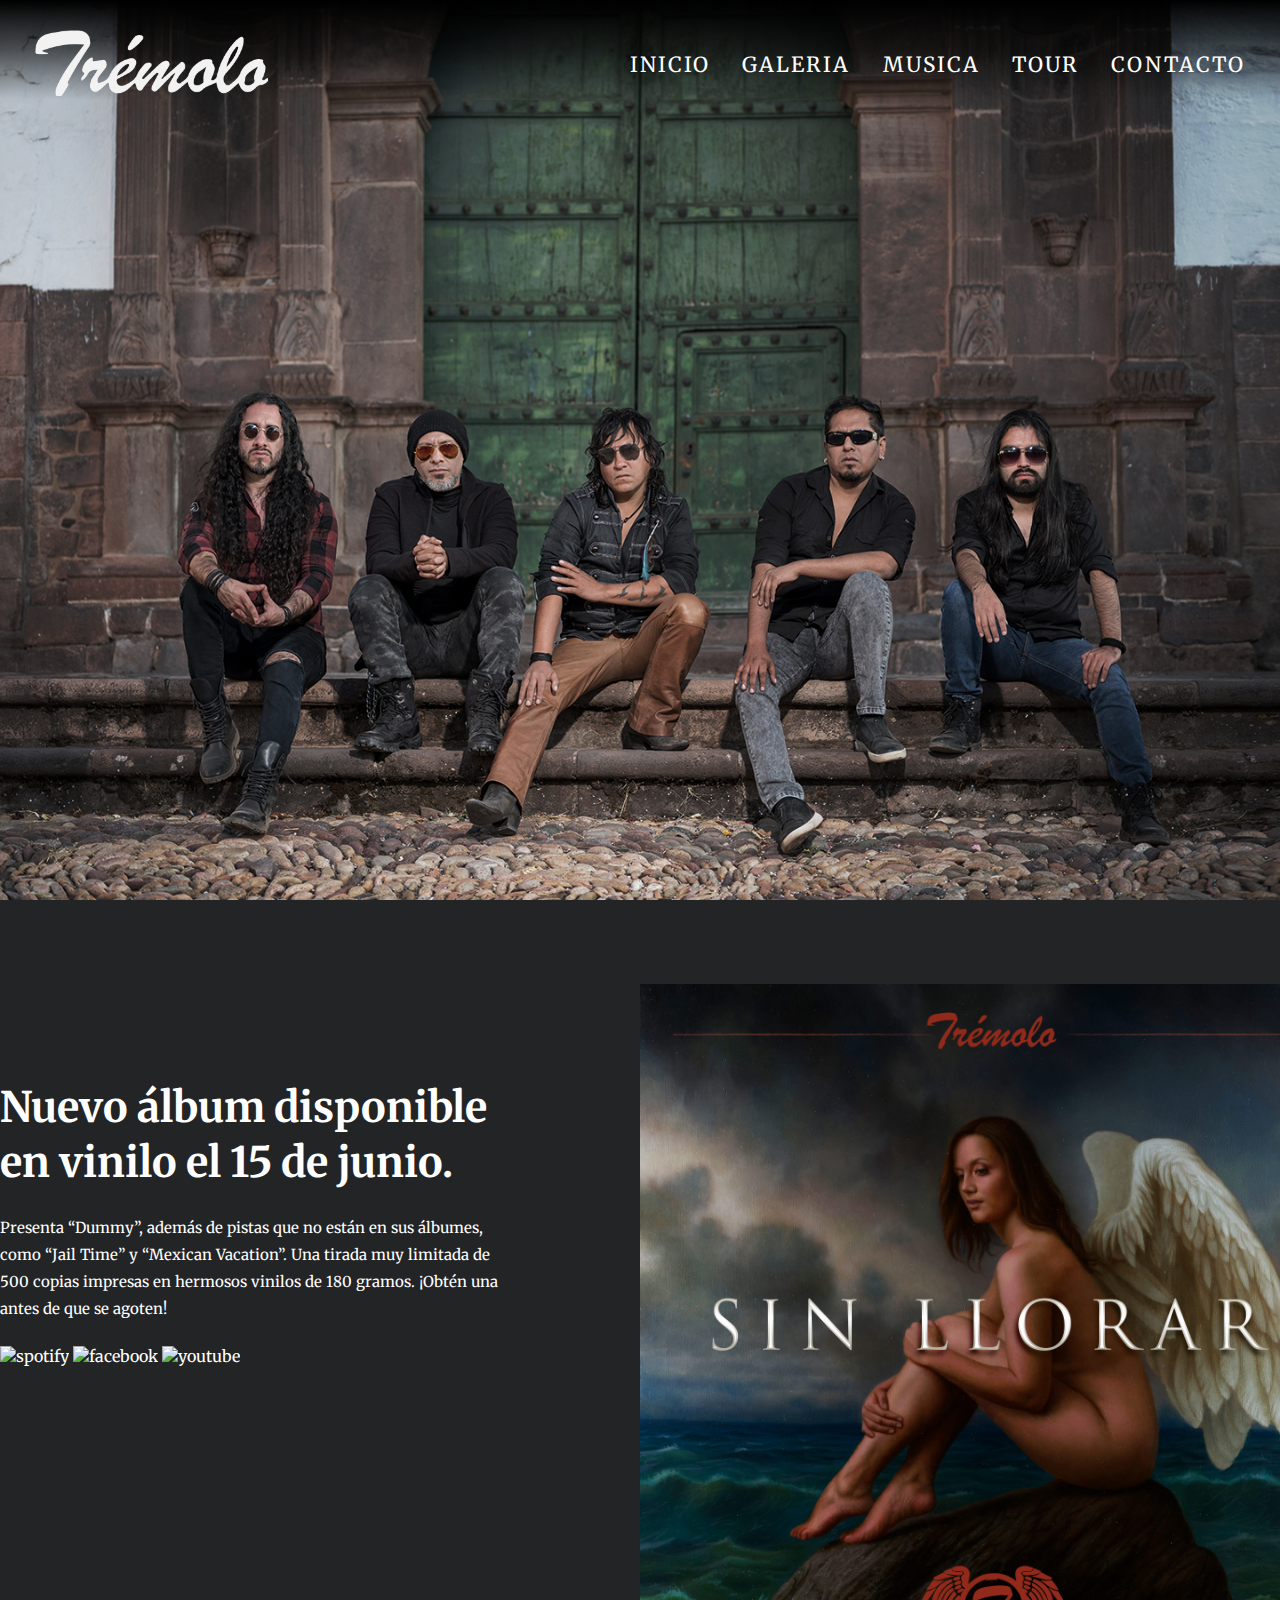
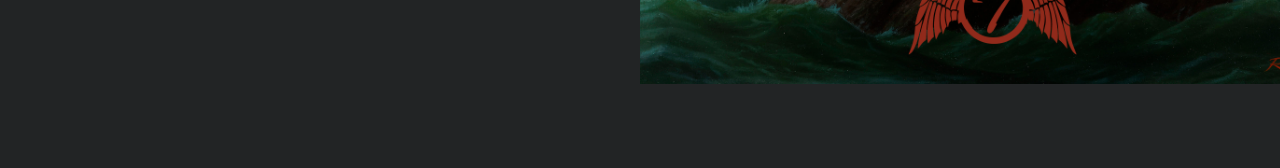
==== index.html @ 5f26192f "pagina de inicio html y css falta footer y responsibilidad" ====
<!DOCTYPE html>
<html lang="en">
  <head>
    <meta charset="UTF-8" />
    <meta http-equiv="X-UA-Compatible" content="IE=edge" />
    <meta name="viewport" content="width=device-width, initial-scale=1.0" />
    <title>TREMOLO</title>
    <link rel="preconnect" href="https://fonts.googleapis.com" />
    <link rel="preconnect" href="https://fonts.gstatic.com" crossorigin />
    <link
      href="https://fonts.googleapis.com/css2?family=Merriweather:ital,wght@0,300;0,400;0,700;0,900;1,400&display=swap"
      rel="stylesheet"
    />
    <link rel="stylesheet" href="./styles/styles.css" />
  </head>
  <body>
    <header class="tre__header">
      <div class="tre__header--content">
        <div class="logo">
          <img src="./images/LOGO_V1_logotipo.png" alt="tremolologo" />
        </div>
        <nav class="tre__nav">
          <ul>
            <li><a href="">inicio</a></li>
            <li><a href="">galeria</a></li>
            <li><a href="">Musica</a></li>
            <li><a href="">Tour</a></li>
            <li><a href="">Contacto</a></li>
          </ul>
        </nav>
      </div>
    </header>
    <main class="tre__ini">
      <section class="tre__ini--hero">
        <img src="./images/frontal.jpg" alt="" />
      </section>
      <section class="tre__ini--album">
        <div class="album__content">
          <div class="album__content--left">
            <div class="album__content--left--centered">
              <h2>Nuevo álbum disponible en vinilo el 15 de junio.</h2>
              <p>
                Presenta “Dummy”, además de pistas que no están en sus álbumes,
                como “Jail Time” y “Mexican Vacation”. Una tirada muy limitada
                de 500 copias impresas en hermosos vinilos de 180 gramos. ¡Obtén
                una antes de que se agoten!
              </p>
              <div class="socialnetwork">
                <div class="socialnetwork__content">
                  <img src="" alt="spotify" />
                  <img src="" alt="facebook" />
                  <img src="" alt="youtube" />
                </div>
              </div>
            </div>
          </div>
          <div class="album__content--right">
            <div class="album__content--right--image">
              <img src="./images/Tremolo-PORTADA.jpg" alt="album" />
            </div>
          </div>
        </div>
      </section>
    </main>
    <footer class="tre__footer">
      <div class="tre__footer--container">
        <div class="tre__footer--logo">
          <img src="" alt="logo" />
        </div>
        <div class="tre__footer--socialnetwork">
          <div class="tre__footer--socialnetwork--container">
            <img src="" alt="spotify" />
            <img src="" alt="facebook" />
            <img src="" alt="youtube" />
          </div>
        </div>
      </div>
    </footer>
  </body>
</html>
---- styles/styles.css ----
* {
  margin: 0;
  padding: 0;
  box-sizing: border-box;
}

body {
  background-color: #111;
  font-family: "Merriweather", serif;
  color: #fff;
  position: relative;
}

.tre__header {
  position: absolute;
  background: #111;
  background: linear-gradient(180deg, rgb(0, 0, 0) 0%, rgba(0, 0, 0, 0.5760679272) 50%, rgba(0, 0, 0, 0) 100%);
  width: 100vw;
  height: auto;
  padding: 30px 35px 0px 35px;
  z-index: 10;
}
.tre__header--content {
  display: flex;
  justify-content: space-between;
  align-items: center;
}
.tre__header--content .logo img {
  width: 233px;
}
.tre__header--content .tre__nav {
  text-transform: uppercase;
}
.tre__header--content .tre__nav ul {
  display: flex;
  justify-content: flex-end;
  gap: 2rem;
}
.tre__header--content .tre__nav ul li {
  list-style: none;
}
.tre__header--content .tre__nav ul li a {
  color: #fff;
  text-decoration: none;
  letter-spacing: 0.1em;
  font-size: 1.3em;
}
.tre__header--content .tre__nav ul li a:hover {
  color: red;
}
.tre__ini {
  position: absolute;
  background-color: #222425;
  display: flex;
  flex-direction: column;
}
.tre__ini--hero img {
  width: 100vw;
  height: 100vh;
  object-fit: cover;
  object-position: bottom;
}
.tre__ini--album {
  display: flex;
  justify-content: center;
  background-color: #222425;
}
.tre__ini--album .album__content {
  display: flex;
  flex-direction: row;
  max-width: 1400px;
  width: 100%;
  justify-content: space-between;
  padding: 5rem 0;
  gap: 8rem;
}
.tre__ini--album .album__content--left {
  width: 50%;
  display: flex;
  justify-content: center;
  align-items: flex-start;
  padding: 6rem 0;
}
.tre__ini--album .album__content--left--centered {
  display: flex;
  flex-direction: column;
  gap: 1.5rem;
}
.tre__ini--album .album__content--left--centered h2 {
  font-size: 42px;
  font-weight: 700;
  font-style: normal;
  color: #fff;
  line-height: 55px;
}
.tre__ini--album .album__content--left--centered p {
  font-size: 15px;
  font-weight: 400;
  font-style: normal;
  color: #fff;
  line-height: 27px;
}
.tre__ini--album .album__content--right {
  width: 50%;
}
.tre__ini--album .album__content--right--image img {
  width: 700px;
}

/*# sourceMappingURL=styles.css.map */
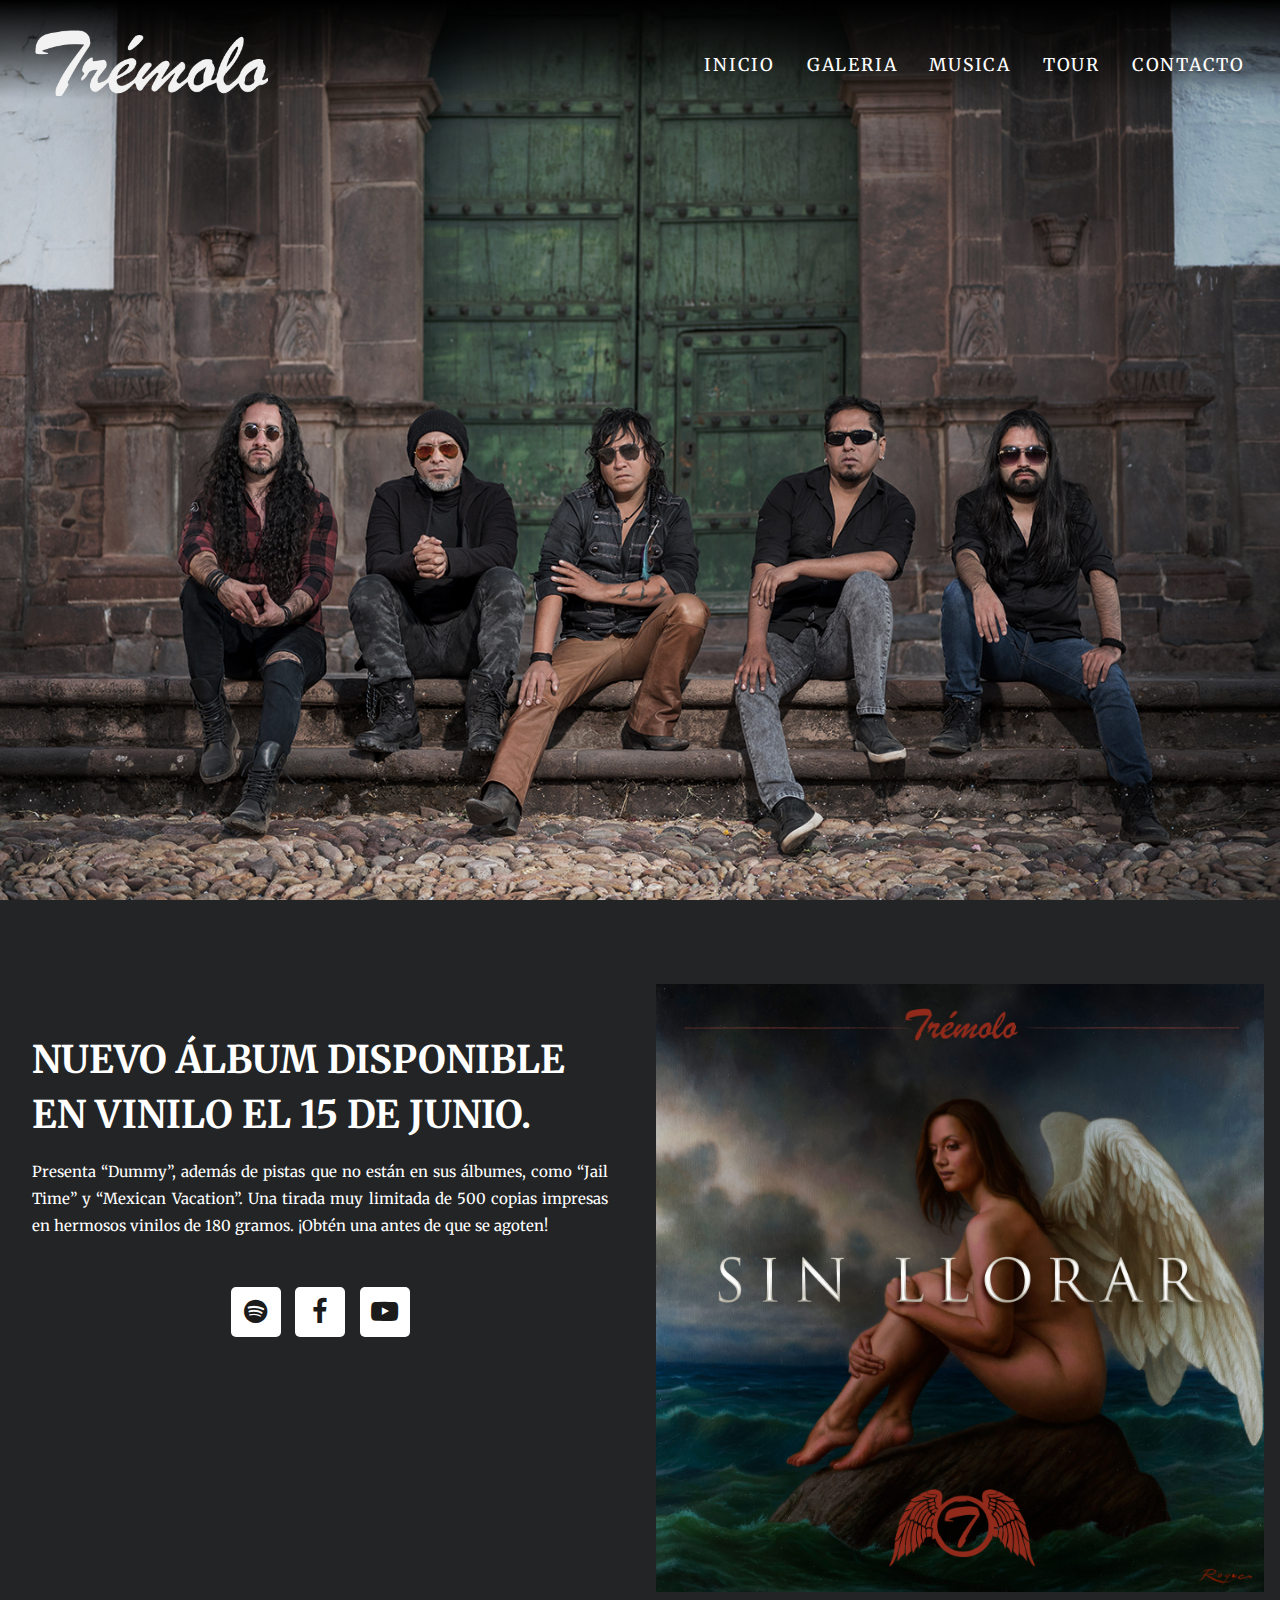
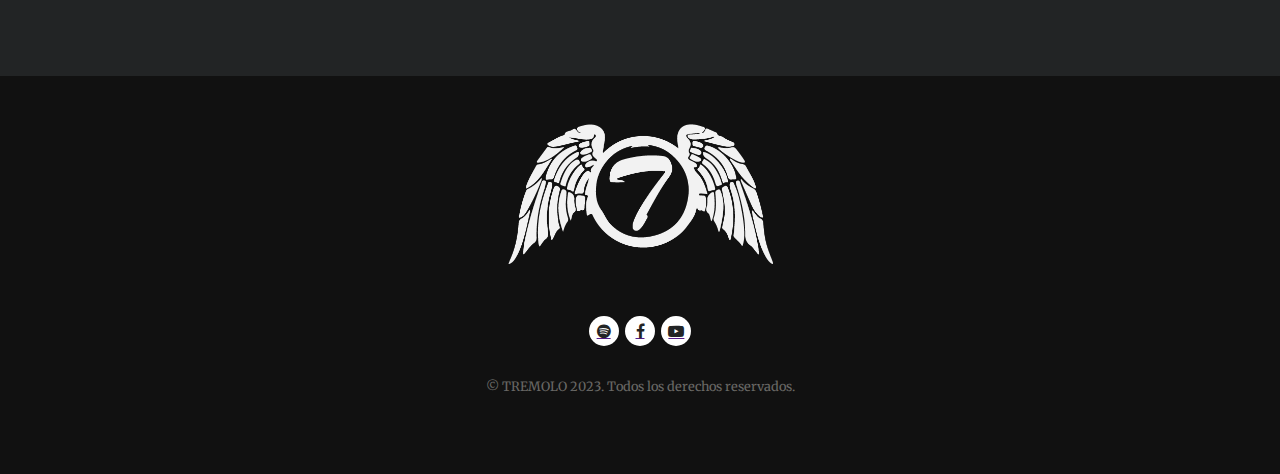
==== commit 0cec7580: "Agregado imagen logo, estilos footer, responsividad en primera page" ====
--- a/index.html
+++ b/index.html
@@ -8,73 +8,113 @@
     <link rel="preconnect" href="https://fonts.googleapis.com" />
     <link rel="preconnect" href="https://fonts.gstatic.com" crossorigin />
     <link
+      rel="stylesheet"
+      href="https://cdnjs.cloudflare.com/ajax/libs/font-awesome/4.7.0/css/font-awesome.min.css"
+    />
+
+    <link
       href="https://fonts.googleapis.com/css2?family=Merriweather:ital,wght@0,300;0,400;0,700;0,900;1,400&display=swap"
       rel="stylesheet"
     />
     <link rel="stylesheet" href="./styles/styles.css" />
   </head>
   <body>
-    <header class="tre__header">
-      <div class="tre__header--content">
-        <div class="logo">
-          <img src="./images/LOGO_V1_logotipo.png" alt="tremolologo" />
+    <div class="container">
+      <header class="tre__header">
+        <div class="tre__header--content">
+          <div class="logo">
+            <img src="./images/LOGO_V1_logotipo.png" alt="tremolologo" />
+          </div>
+          <nav class="tre__nav">
+            <ul>
+              <li><a href="">inicio</a></li>
+              <li><a href="">galeria</a></li>
+              <li><a href="">Musica</a></li>
+              <li><a href="">Tour</a></li>
+              <li><a href="">Contacto</a></li>
+            </ul>
+          </nav>
         </div>
-        <nav class="tre__nav">
-          <ul>
-            <li><a href="">inicio</a></li>
-            <li><a href="">galeria</a></li>
-            <li><a href="">Musica</a></li>
-            <li><a href="">Tour</a></li>
-            <li><a href="">Contacto</a></li>
-          </ul>
-        </nav>
-      </div>
-    </header>
-    <main class="tre__ini">
-      <section class="tre__ini--hero">
-        <img src="./images/frontal.jpg" alt="" />
-      </section>
-      <section class="tre__ini--album">
-        <div class="album__content">
-          <div class="album__content--left">
-            <div class="album__content--left--centered">
-              <h2>Nuevo álbum disponible en vinilo el 15 de junio.</h2>
-              <p>
-                Presenta “Dummy”, además de pistas que no están en sus álbumes,
-                como “Jail Time” y “Mexican Vacation”. Una tirada muy limitada
-                de 500 copias impresas en hermosos vinilos de 180 gramos. ¡Obtén
-                una antes de que se agoten!
-              </p>
-              <div class="socialnetwork">
-                <div class="socialnetwork__content">
-                  <img src="" alt="spotify" />
-                  <img src="" alt="facebook" />
-                  <img src="" alt="youtube" />
+      </header>
+      <main class="tre__ini">
+        <section class="tre__ini--hero">
+          <img src="./images/frontal.jpg" alt="" />
+        </section>
+        <section class="tre__ini--album">
+          <div class="album__content">
+            <div class="album__content--left">
+              <div class="album__content--left--centered">
+                <div class="description">
+                  <h2>Nuevo álbum disponible en vinilo el 15 de junio.</h2>
+                  <p>
+                    Presenta “Dummy”, además de pistas que no están en sus
+                    álbumes, como “Jail Time” y “Mexican Vacation”. Una tirada
+                    muy limitada de 500 copias impresas en hermosos vinilos de
+                    180 gramos. ¡Obtén una antes de que se agoten!
+                  </p>
+                </div>
+                <div class="socialnetwork">
+                  <div class="socialnetwork__content">
+                    <ul>
+                      <li>
+                        <a href="">
+                          <i class="fa fa-spotify"></i>
+                        </a>
+                      </li>
+                      <li>
+                        <a href="">
+                          <i class="fa fa-facebook"></i>
+                        </a>
+                      </li>
+                      <li>
+                        <a href="">
+                          <i class="fa fa-youtube-play"></i>
+                        </a>
+                      </li>
+                    </ul>
+                  </div>
                 </div>
               </div>
             </div>
-          </div>
-          <div class="album__content--right">
-            <div class="album__content--right--image">
-              <img src="./images/Tremolo-PORTADA.jpg" alt="album" />
+            <div class="album__content--right">
+              <div class="album__content--right--image">
+                <img src="./images/Tremolo-PORTADA.jpg" alt="album" />
+              </div>
             </div>
           </div>
-        </div>
-      </section>
-    </main>
-    <footer class="tre__footer">
-      <div class="tre__footer--container">
-        <div class="tre__footer--logo">
-          <img src="" alt="logo" />
-        </div>
-        <div class="tre__footer--socialnetwork">
-          <div class="tre__footer--socialnetwork--container">
-            <img src="" alt="spotify" />
-            <img src="" alt="facebook" />
-            <img src="" alt="youtube" />
+        </section>
+      </main>
+      <footer class="tre__footer">
+        <div class="tre__footer--container">
+          <div class="tre__footer--logo">
+            <img src="./images/LOGO_V1_isotipo_web.png" alt="logo" />
+          </div>
+          <div class="tre__footer--socialnetwork">
+            <div class="tre__footer--socialnetwork--container">
+              <ul>
+                <li>
+                  <a href="">
+                    <i class="fa fa-spotify"></i>
+                  </a>
+                </li>
+                <li>
+                  <a href="">
+                    <i class="fa fa-facebook"></i>
+                  </a>
+                </li>
+                <li>
+                  <a href="">
+                    <i class="fa fa-youtube-play"></i>
+                  </a>
+                </li>
+              </ul>
+            </div>
+          </div>
+          <div class="tre__footer--copyright">
+            <p>© TREMOLO 2023. Todos los derechos reservados.</p>
           </div>
         </div>
-      </div>
-    </footer>
+      </footer>
+    </div>
   </body>
 </html>
--- a/styles/styles.css
+++ b/styles/styles.css
@@ -8,7 +8,18 @@
   background-color: #111;
   font-family: "Merriweather", serif;
   color: #fff;
+  width: 100%;
+  margin: 0;
+  padding: 0;
+  display: flex;
+  flex-direction: column;
+  overflow-x: hidden;
+}
+
+.container {
   position: relative;
+  display: flex;
+  flex-direction: column;
 }
 
 .tre__header {
@@ -27,6 +38,7 @@
 }
 .tre__header--content .logo img {
   width: 233px;
+  cursor: pointer;
 }
 .tre__header--content .tre__nav {
   text-transform: uppercase;
@@ -43,13 +55,13 @@
   color: #fff;
   text-decoration: none;
   letter-spacing: 0.1em;
-  font-size: 1.3em;
+  font-size: 1.1em;
+  transition: 0.2s ease all;
 }
 .tre__header--content .tre__nav ul li a:hover {
-  color: red;
+  color: #91291c;
 }
 .tre__ini {
-  position: absolute;
   background-color: #222425;
   display: flex;
   flex-direction: column;
@@ -71,7 +83,7 @@
   max-width: 1400px;
   width: 100%;
   justify-content: space-between;
-  padding: 5rem 0;
+  padding: 5rem 1rem;
   gap: 8rem;
 }
 .tre__ini--album .album__content--left {
@@ -79,32 +91,190 @@
   display: flex;
   justify-content: center;
   align-items: flex-start;
-  padding: 6rem 0;
+  padding: 6rem 1rem;
 }
 .tre__ini--album .album__content--left--centered {
   display: flex;
   flex-direction: column;
-  gap: 1.5rem;
-}
-.tre__ini--album .album__content--left--centered h2 {
+  gap: 3rem;
+}
+.tre__ini--album .album__content--left--centered .description {
+  display: flex;
+  flex-direction: column;
+  gap: 1rem;
+}
+.tre__ini--album .album__content--left--centered .description h2 {
   font-size: 42px;
   font-weight: 700;
   font-style: normal;
   color: #fff;
   line-height: 55px;
-}
-.tre__ini--album .album__content--left--centered p {
+  text-transform: uppercase;
+}
+.tre__ini--album .album__content--left--centered .description p {
   font-size: 15px;
   font-weight: 400;
   font-style: normal;
   color: #fff;
   line-height: 27px;
+  text-align: justify;
+}
+.tre__ini--album .album__content--left--centered .socialnetwork {
+  display: flex;
+  justify-content: center;
+  background-color: #222425;
+}
+.tre__ini--album .album__content--left--centered .socialnetwork__content ul {
+  display: flex;
+  flex-direction: row;
+  gap: 0.9rem;
+}
+.tre__ini--album .album__content--left--centered .socialnetwork__content ul li {
+  list-style: none;
+}
+.tre__ini--album .album__content--left--centered .socialnetwork__content ul li a {
+  font-size: 1.5rem;
+  text-decoration: none;
+}
+.tre__ini--album .album__content--left--centered .socialnetwork__content ul li a i {
+  color: rgb(27, 27, 27);
+  font-size: 1.7rem;
+  background-color: #fff;
+  width: 50px;
+  height: 50px;
+  display: flex;
+  justify-content: center;
+  align-items: center;
+  border-radius: 5px;
+  transition: 0.2s ease all;
+}
+.tre__ini--album .album__content--left--centered .socialnetwork__content ul li a i:hover {
+  background-color: rgb(175, 175, 175);
 }
 .tre__ini--album .album__content--right {
   width: 50%;
+  padding: 1rem;
 }
 .tre__ini--album .album__content--right--image img {
   width: 700px;
+  max-width: 100%;
+  object-fit: cover;
+}
+
+.tre__footer {
+  bottom: 0;
+  z-index: 30;
+  width: 100%;
+  height: auto;
+  background-color: #111;
+  display: flex;
+  justify-content: center;
+}
+.tre__footer--container {
+  max-width: 1400px;
+  width: 100%;
+  display: flex;
+  flex-direction: column;
+  align-items: center;
+  padding: 3rem 2rem 5rem 2rem;
+  gap: 2rem;
+}
+.tre__footer--logo img {
+  width: 265px;
+  margin-bottom: 1rem;
+}
+.tre__footer--socialnetwork--container {
+  display: flex;
+}
+.tre__footer--socialnetwork--container ul {
+  display: flex;
+  list-style: none;
+  gap: 0.4rem;
+}
+.tre__footer--socialnetwork--container ul li a i {
+  display: flex;
+  justify-content: center;
+  align-items: center;
+  border-radius: 50%;
+  width: 30px;
+  height: 30px;
+  background-color: #fff;
+  color: #222425;
+  transition: 0.3s ease all;
+}
+.tre__footer--socialnetwork--container ul li a i:hover {
+  background-color: rgb(175, 175, 175);
+}
+.tre__footer--copyright {
+  font-size: 0.8rem;
+  color: #696865;
+}
+
+@media screen and (min-width: 769px) and (max-width: 1399px) {
+  .tre__ini--album .album__content {
+    gap: 2rem;
+  }
+  .tre__ini--album .album__content--left {
+    padding: 3rem 1rem;
+  }
+  .tre__ini--album .album__content--left .description h2 {
+    font-size: 38px;
+  }
+  .tre__ini--album .album__content--right {
+    padding: unset;
+  }
+}
+@media screen and (min-width: 1150px) and (max-width: 1399px) {
+  .tre__ini--album .album__content {
+    gap: 2rem;
+  }
+  .tre__ini--album .album__content--left {
+    padding: 3rem 1rem;
+  }
+  .tre__ini--album .album__content--left .description h2 {
+    font-size: 38px;
+  }
+  .tre__ini--album .album__content--right {
+    padding: unset;
+  }
+}
+@media screen and (max-width: 768px) {
+  .tre__header--content .logo img {
+    width: 133px;
+  }
+  .tre__header--content .tre__nav ul {
+    gap: 1rem;
+  }
+  .tre__ini--album .album__content {
+    flex-direction: column-reverse;
+    gap: 1rem;
+  }
+  .tre__ini--album .album__content--left {
+    width: 100%;
+    padding: 1rem;
+  }
+  .tre__ini--album .album__content--left--centered {
+    gap: 5rem;
+  }
+  .tre__ini--album .album__content--left--centered .description {
+    gap: 2rem;
+  }
+  .tre__ini--album .album__content--left--centered .description h2 {
+    text-transform: uppercase;
+    text-align: center;
+  }
+  .tre__ini--album .album__content--left--centered .socialnetwork__content ul li a i {
+    font-size: 2rem;
+    width: 60px;
+    height: 60px;
+  }
+  .tre__ini--album .album__content--right {
+    width: 100%;
+  }
+  .tre__ini--album .album__content--right img {
+    width: 100%;
+    max-width: unset;
+  }
 }
 
 /*# sourceMappingURL=styles.css.map */
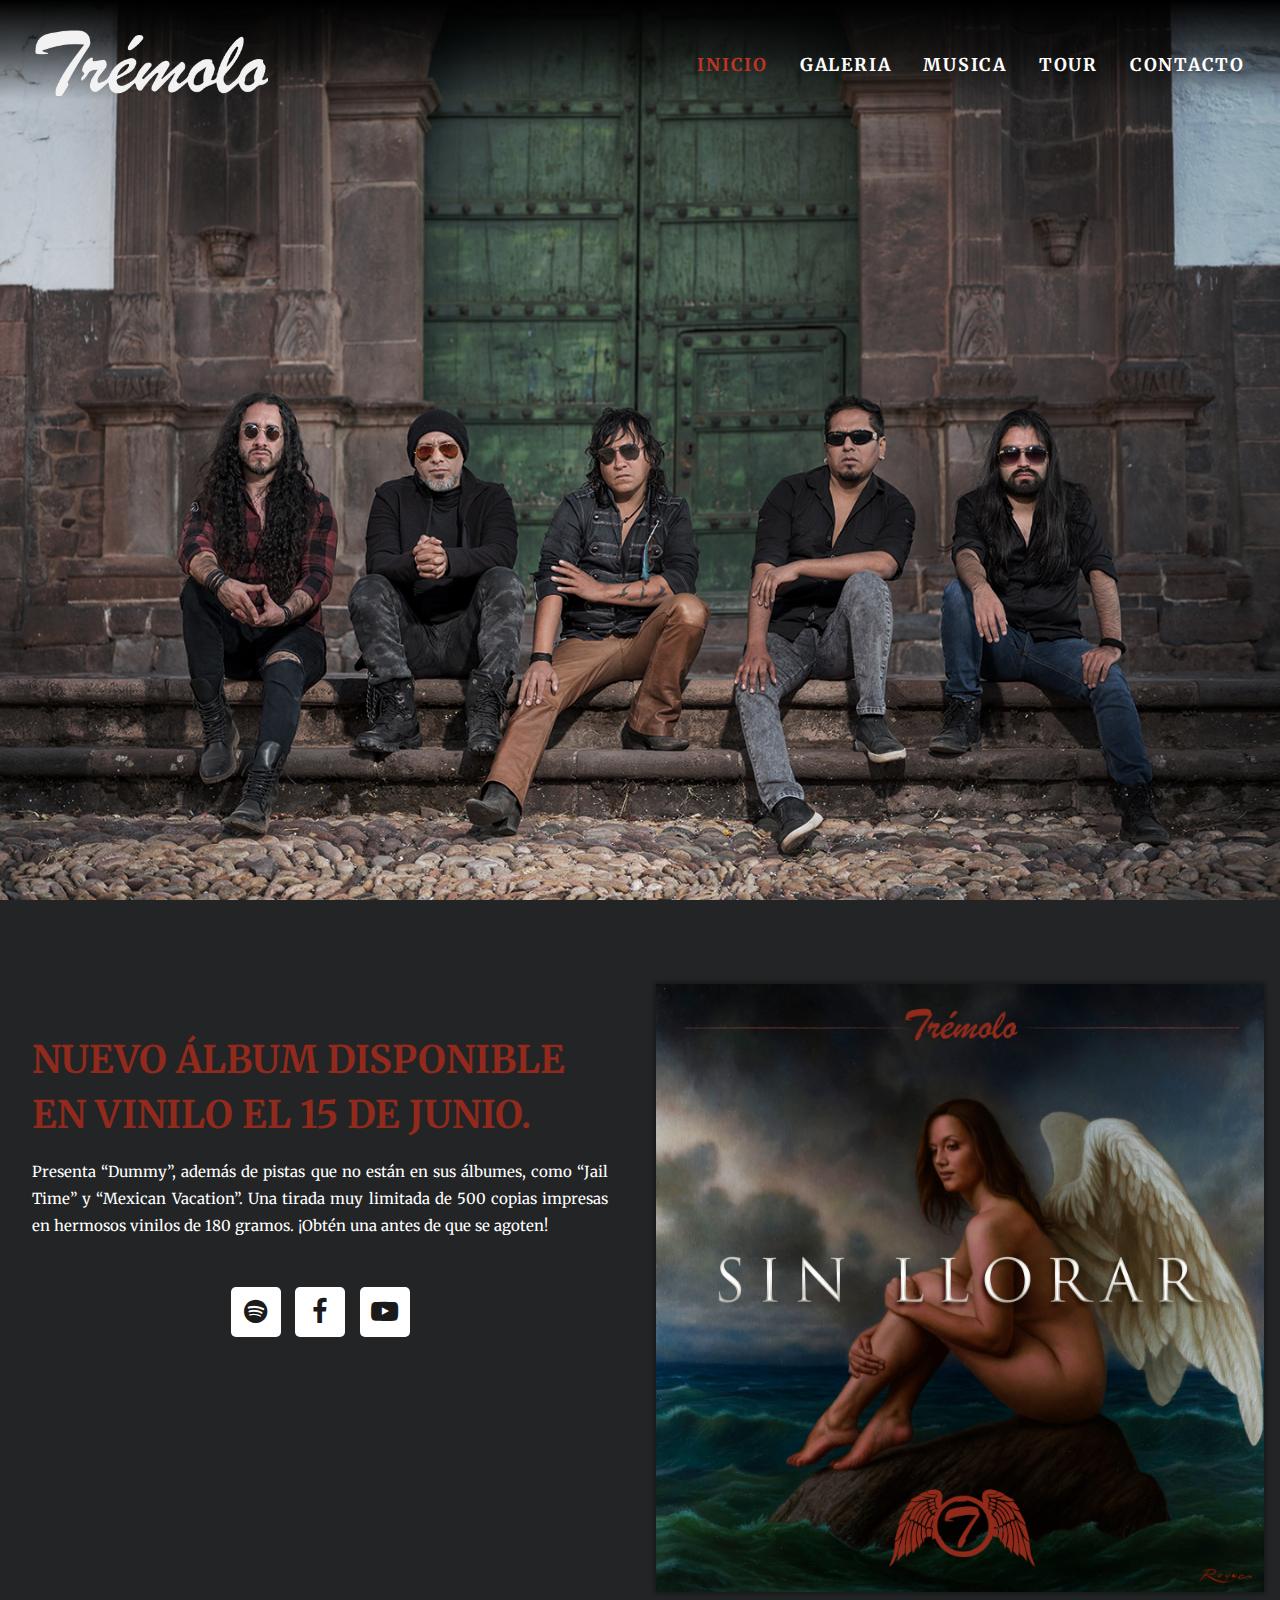
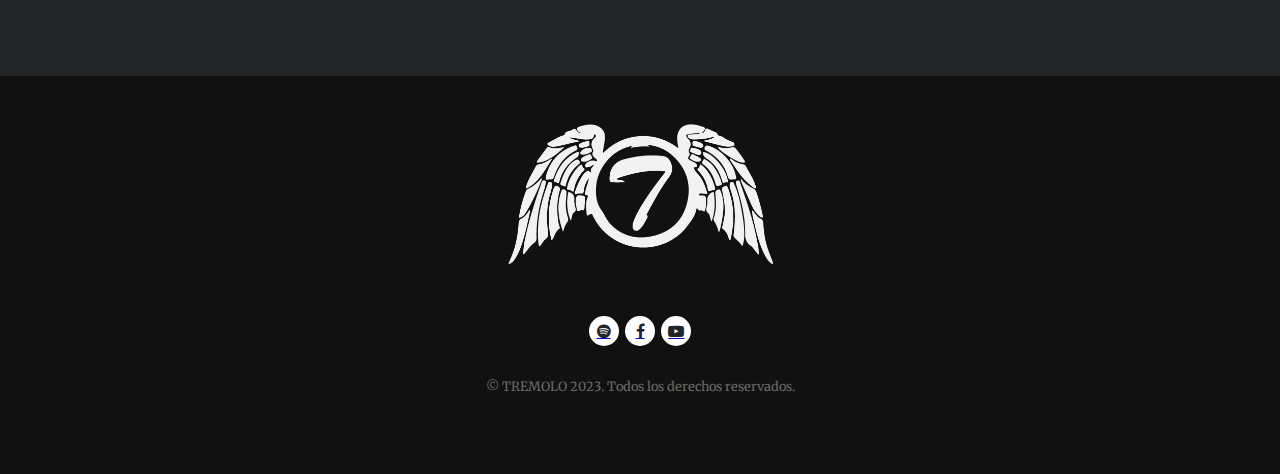
==== commit 39b53550: "Agregado cambios y funciones de la botonera" ====
--- a/index.html
+++ b/index.html
@@ -22,16 +22,26 @@
     <div class="container">
       <header class="tre__header">
         <div class="tre__header--content">
+          <div class="tre__header--burguer" id="menu">
+            <a href="">
+              <i class="fa fa-bars"></i>
+            </a>
+          </div>
+          <div class="tre__header--close" id="close">
+            <a href="">
+              <i class="fa fa-times"></i>
+            </a>
+          </div>
           <div class="logo">
             <img src="./images/LOGO_V1_logotipo.png" alt="tremolologo" />
           </div>
-          <nav class="tre__nav">
+          <nav class="tre__nav" id="nav">
             <ul>
-              <li><a href="">inicio</a></li>
+              <li><a href="" class="selected">inicio</a></li>
               <li><a href="">galeria</a></li>
-              <li><a href="">Musica</a></li>
-              <li><a href="">Tour</a></li>
-              <li><a href="">Contacto</a></li>
+              <li><a href="./musica.html">Musica</a></li>
+              <li><a href="./tour.html">Tour</a></li>
+              <li><a href="./contacto.html">Contacto</a></li>
             </ul>
           </nav>
         </div>
@@ -57,17 +67,26 @@
                   <div class="socialnetwork__content">
                     <ul>
                       <li>
-                        <a href="">
+                        <a
+                          href="https://open.spotify.com/artist/3Dx9L4AYIriFXKLRBP0QTr"
+                          target="_blank"
+                        >
                           <i class="fa fa-spotify"></i>
                         </a>
                       </li>
                       <li>
-                        <a href="">
+                        <a
+                          href="https://www.facebook.com/TremoloOficial"
+                          target="_blank"
+                        >
                           <i class="fa fa-facebook"></i>
                         </a>
                       </li>
                       <li>
-                        <a href="">
+                        <a
+                          href="https://www.youtube.com/watch?v=yUu-MnK6K9s"
+                          target="_blank"
+                        >
                           <i class="fa fa-youtube-play"></i>
                         </a>
                       </li>
@@ -93,17 +112,26 @@
             <div class="tre__footer--socialnetwork--container">
               <ul>
                 <li>
-                  <a href="">
+                  <a
+                    href="https://open.spotify.com/artist/3Dx9L4AYIriFXKLRBP0QTr"
+                    target="_blank"
+                  >
                     <i class="fa fa-spotify"></i>
                   </a>
                 </li>
                 <li>
-                  <a href="">
+                  <a
+                    href="https://www.facebook.com/TremoloOficial"
+                    target="_blank"
+                  >
                     <i class="fa fa-facebook"></i>
                   </a>
                 </li>
                 <li>
-                  <a href="">
+                  <a
+                    href="https://www.youtube.com/watch?v=yUu-MnK6K9s"
+                    target="_blank"
+                  >
                     <i class="fa fa-youtube-play"></i>
                   </a>
                 </li>
@@ -117,4 +145,5 @@
       </footer>
     </div>
   </body>
+  <script src="./js/script.js"></script>
 </html>
--- a/styles/styles.css
+++ b/styles/styles.css
@@ -36,6 +36,15 @@
   justify-content: space-between;
   align-items: center;
 }
+.tre__header--content .tre__header--burguer {
+  display: none;
+}
+.tre__header--content .tre__header--close {
+  display: none;
+}
+.tre__header--content .logo {
+  z-index: 200;
+}
 .tre__header--content .logo img {
   width: 233px;
   cursor: pointer;
@@ -53,13 +62,24 @@
 }
 .tre__header--content .tre__nav ul li a {
   color: #fff;
+  font-weight: bolder;
   text-decoration: none;
   letter-spacing: 0.1em;
   font-size: 1.1em;
-  transition: 0.2s ease all;
+  transition: 0s ease all;
 }
 .tre__header--content .tre__nav ul li a:hover {
-  color: #91291c;
+  color: #be3524;
+  font-weight: bolder;
+}
+.tre__header--content .tre__nav ul li a:active {
+  color: #be3524;
+}
+.tre__header--content .tre__nav ul li a.selected {
+  color: #be3524;
+}
+.tre__header--close {
+  display: none;
 }
 .tre__ini {
   background-color: #222425;
@@ -107,7 +127,7 @@
   font-size: 42px;
   font-weight: 700;
   font-style: normal;
-  color: #fff;
+  color: #91291c;
   line-height: 55px;
   text-transform: uppercase;
 }
@@ -149,7 +169,7 @@
   transition: 0.2s ease all;
 }
 .tre__ini--album .album__content--left--centered .socialnetwork__content ul li a i:hover {
-  background-color: rgb(175, 175, 175);
+  background-color: #91291c;
 }
 .tre__ini--album .album__content--right {
   width: 50%;
@@ -159,6 +179,7 @@
   width: 700px;
   max-width: 100%;
   object-fit: cover;
+  box-shadow: 0px 0px 4px 2px rgba(0, 0, 0, 0.3);
 }
 
 .tre__footer {
@@ -210,7 +231,153 @@
   color: #696865;
 }
 
-@media screen and (min-width: 769px) and (max-width: 1399px) {
+.tre__music {
+  display: flex;
+  justify-content: center;
+  padding: 12rem 0rem 3rem 0rem;
+}
+.tre__music--container {
+  display: flex;
+  flex-direction: column;
+  gap: 4rem;
+  padding: 0px 2rem;
+  max-width: 1400px;
+  width: 100%;
+}
+.tre__music--title h2 {
+  font-size: 42px;
+  text-transform: uppercase;
+  text-align: center;
+  color: #be3524;
+}
+.tre__music--albums {
+  display: flex;
+  flex-direction: column;
+  gap: 4rem;
+  width: 100%;
+}
+.tre__music--albums--items img {
+  max-width: 100%;
+  width: 100%;
+}
+
+.tre__tour {
+  display: flex;
+  justify-content: center;
+  padding: 12rem 0rem 3rem 0rem;
+}
+.tre__tour--container {
+  display: flex;
+  flex-direction: column;
+  gap: 4rem;
+  padding: 0px 2rem;
+  max-width: 1400px;
+  width: 100%;
+}
+.tre__tour--title h2 {
+  font-size: 42px;
+  text-transform: uppercase;
+  text-align: center;
+  color: #be3524;
+}
+.tre__tour--list {
+  display: flex;
+  flex-direction: column;
+  gap: 4rem;
+  width: 100%;
+}
+.tre__tour--list--item {
+  display: flex;
+  flex-direction: row;
+  justify-content: space-between;
+  font-size: 1.7rem;
+  border-bottom: 1px solid rgba(255, 255, 255, 0.1);
+  gap: 3rem;
+  padding-bottom: 2rem;
+}
+.tre__tour--list--item--fecha p {
+  color: #be3524;
+}
+.tre__tour--list--item--lugar h3 {
+  text-transform: uppercase;
+  text-align: center;
+}
+.tre__tour--list--item--departamento p {
+  color: #a2a2a2;
+}
+
+.tre__contacto {
+  display: flex;
+  justify-content: center;
+  padding: 12rem 0rem 3rem 0rem;
+  background-color: #222425;
+}
+.tre__contacto--container {
+  display: flex;
+  flex-direction: column;
+  gap: 4rem;
+  padding: 0px 2rem;
+  max-width: 1400px;
+  width: 100%;
+}
+.tre__contacto--title h2 {
+  font-size: 42px;
+  text-transform: uppercase;
+  text-align: center;
+}
+.tre__contacto--formulario {
+  display: flex;
+  flex-direction: row;
+  gap: 4rem;
+  width: 100%;
+}
+.tre__contacto--imagen {
+  max-width: 700px;
+}
+.tre__contacto--imagen img {
+  width: 100%;
+  box-shadow: 0px 0px 4px 2px rgba(0, 0, 0, 0.3);
+}
+.tre__contacto--info {
+  display: flex;
+  flex-direction: column;
+  gap: 3rem;
+  padding: 4rem 0;
+}
+.tre__contacto--info--title h3 {
+  font-size: 2rem;
+  text-transform: uppercase;
+  color: #be3524;
+}
+.tre__contacto--info--datos {
+  font-size: 15px;
+}
+.tre__contacto--info--datos p {
+  color: #fff;
+  text-transform: uppercase;
+  line-height: 1.8rem;
+}
+.tre__contacto--info--datos p a.links {
+  color: #a2a2a2;
+  text-underline-offset: 0.1em;
+  text-transform: capitalize;
+}
+
+.show {
+  display: block !important;
+}
+
+.hide {
+  display: hide !important;
+}
+
+@media screen and (min-width: 1150px) and (max-width: 1399px) {
+  .tre__header--content .tre__header--burguer {
+    display: none;
+  }
+  .tre__header--content .tre__header--close {
+    display: none;
+  }
   .tre__ini--album .album__content {
     gap: 2rem;
   }
@@ -224,12 +391,24 @@
     padding: unset;
   }
 }
-@media screen and (min-width: 1150px) and (max-width: 1399px) {
+@media screen and (min-width: 769px) and (max-width: 1149px) {
+  .tre__header--content .tre__header--burguer {
+    display: none;
+  }
+  .tre__header--content .tre__header--close {
+    display: none;
+  }
+  .tre__header--content .logo img {
+    width: 133px;
+  }
+  .tre__header--content .tre__nav ul {
+    gap: 1.2rem;
+  }
   .tre__ini--album .album__content {
     gap: 2rem;
   }
   .tre__ini--album .album__content--left {
-    padding: 3rem 1rem;
+    padding: 0rem;
   }
   .tre__ini--album .album__content--left .description h2 {
     font-size: 38px;
@@ -239,11 +418,97 @@
   }
 }
 @media screen and (max-width: 768px) {
+  .tre__header {
+    z-index: 100;
+  }
+  .tre__header--content {
+    position: relative;
+  }
+  .tre__header--content .tre__header--burguer {
+    display: block;
+    z-index: 40;
+    position: absolute;
+    width: 30px;
+    height: 30px;
+    right: 0;
+  }
+  .tre__header--content .tre__header--burguer a {
+    text-decoration: none;
+  }
+  .tre__header--content .tre__header--burguer a i {
+    display: block;
+    color: #91291c;
+    font-size: 2rem;
+    width: 30px;
+    height: 30px;
+    display: flex;
+    justify-content: center;
+    align-items: center;
+    transition: 0.3s ease all;
+  }
+  .tre__header--content .tre__header--burguer a :hover {
+    color: #91291c;
+  }
+  .tre__header--content .tre__header--burguer a :active {
+    color: #91291c;
+  }
+  .tre__header--content .tre__header--close {
+    z-index: 40;
+    position: absolute;
+    width: 30px;
+    height: 30px;
+    right: 0;
+  }
+  .tre__header--content .tre__header--close a {
+    text-decoration: none;
+  }
+  .tre__header--content .tre__header--close a i {
+    color: #91291c;
+    font-size: 2rem;
+    width: 30px;
+    height: 30px;
+    display: flex;
+    justify-content: center;
+    align-items: center;
+    transition: 0.3s ease all;
+  }
+  .tre__header--content .tre__header--close a :hover {
+    color: #91291c;
+  }
+  .tre__header--content .tre__header--close a :active {
+    color: #91291c;
+  }
   .tre__header--content .logo img {
     width: 133px;
   }
+  .tre__header--content .tre__nav {
+    position: fixed;
+    width: 100%;
+    height: 100vh;
+    background-color: #222425;
+    top: 0;
+    left: 100%;
+    transition: 0.3s ease all;
+  }
   .tre__header--content .tre__nav ul {
-    gap: 1rem;
+    flex-direction: column;
+    padding: 33% 2rem;
+    justify-content: flex-start;
+    gap: 2rem;
+    width: 100%;
+    height: 100vh;
+  }
+  .tre__header--content .tre__nav ul li {
+    display: flex;
+    justify-content: center;
+  }
+  .tre__header--content .tre__nav ul li a {
+    text-align: center;
+    text-transform: uppercase;
+    font-size: 2rem;
+  }
+  .tre__header--content .tre__nav ul li a.selected {
+    color: #91291c;
   }
   .tre__ini--album .album__content {
     flex-direction: column-reverse;
@@ -270,11 +535,115 @@
   }
   .tre__ini--album .album__content--right {
     width: 100%;
+    padding: unset;
   }
   .tre__ini--album .album__content--right img {
     width: 100%;
     max-width: unset;
   }
+  .tre__ini--hero img {
+    background-image: url("./images/BANDA.jpg");
+  }
+  .tre__tour--container {
+    display: flex;
+    flex-direction: column;
+    gap: 4rem;
+    padding: 0px 2rem;
+    max-width: 1400px;
+    width: 100%;
+  }
+  .tre__tour--title h2 {
+    font-size: 42px;
+    text-transform: uppercase;
+    text-align: center;
+  }
+  .tre__tour--list {
+    display: flex;
+    flex-direction: column;
+    gap: 7rem;
+    width: 100%;
+  }
+  .tre__tour--list--item {
+    display: flex;
+    flex-direction: column;
+    justify-content: space-between;
+    align-items: center;
+    gap: 1rem;
+    padding-bottom: 1rem;
+    border-bottom: unset;
+  }
+  .tre__tour--list--item--fecha p {
+    font-size: 1.5rem;
+    color: #be3524;
+    text-transform: uppercase;
+  }
+  .tre__tour--list--item--lugar h3 {
+    font-size: 1.2em;
+    text-align: center;
+    text-transform: uppercase;
+  }
+  .tre__tour--list--item--departamento p {
+    font-size: 1.5rem;
+    text-transform: uppercase;
+    color: #a2a2a2;
+  }
+  .tre__contacto {
+    display: flex;
+    justify-content: center;
+    padding: 12rem 0rem 3rem 0rem;
+    background-color: #222425;
+  }
+  .tre__contacto--container {
+    display: flex;
+    flex-direction: column;
+    gap: 4rem;
+    padding: 0px 2rem;
+    max-width: 1400px;
+    width: 100%;
+  }
+  .tre__contacto--title h2 {
+    font-size: 42px;
+    text-transform: uppercase;
+    text-align: center;
+  }
+  .tre__contacto--formulario {
+    flex-direction: column;
+  }
+  .tre__contacto--imagen {
+    max-width: 700px;
+  }
+  .tre__contacto--imagen img {
+    width: 100%;
+    height: 580px;
+    object-fit: cover;
+    object-position: bottom;
+  }
+  .tre__contacto--info {
+    text-align: center;
+  }
+  .hide {
+    display: none !important;
+  }
+  .shoow {
+    display: block !important;
+  }
+}
+@media screen and (max-width: 540px) {
+  .tre__contacto--formulario {
+    gap: 1rem;
+  }
+  .tre__contacto--imagen {
+    max-width: 700px;
+  }
+  .tre__contacto--imagen img {
+    width: 100%;
+    height: 350px;
+    object-fit: cover;
+    object-position: bottom;
+  }
+  .tre__contacto--info {
+    text-align: center;
+  }
 }
 
 /*# sourceMappingURL=styles.css.map */
